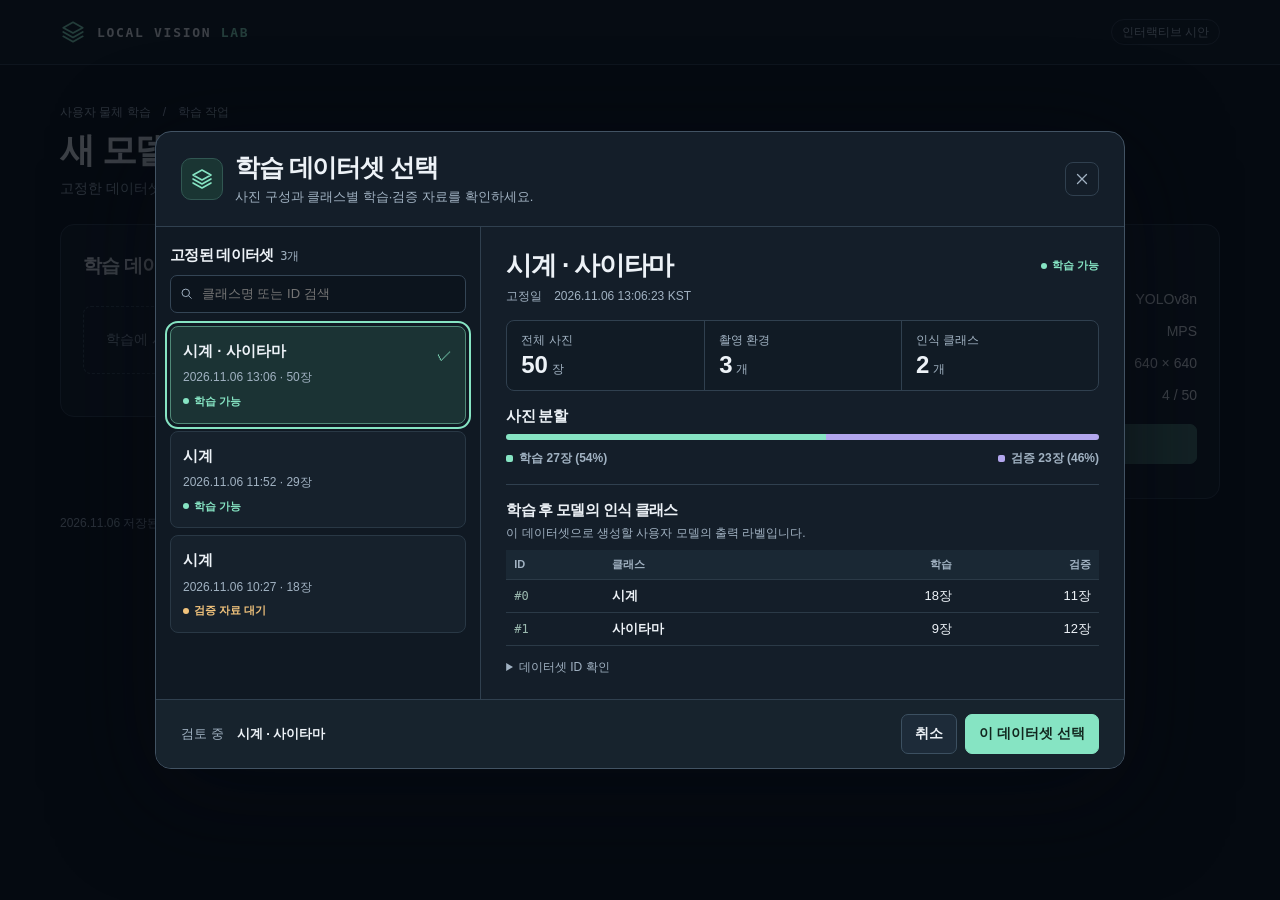
==== docs/dataset-picker-mockup/index.html @ 0bdc9e0c "feat: Add model management proposal and UI mockup - Introduced a new proposal document for model man" ====
<!doctype html>
<html lang="ko">
<head>
<meta charset="utf-8">
<meta name="viewport" content="width=device-width,initial-scale=1">
<meta name="color-scheme" content="dark">
<title>학습 데이터셋 선택 · Local Vision Lab</title>
<style>
:root {
  color-scheme:dark; --page:#0c121a; --panel:#141e29; --sub:#101923;
  --line:#30404f; --text:#edf2f7; --muted:#a1b2c2; --mint:#86e4c3;
  --violet:#b2a6ed; --amber:#f1c37c; --mono:ui-monospace,SFMono-Regular,Menlo,monospace;
  font:15px/1.55 -apple-system,BlinkMacSystemFont,"Apple SD Gothic Neo","Noto Sans KR",sans-serif;
  color:var(--text); background:var(--page);
}
* { box-sizing:border-box; }
body { margin:0; }
button,input { font:inherit; }
button { cursor:pointer; }
button:disabled { cursor:default; opacity:.45; }
button:focus-visible,input:focus-visible,summary:focus-visible { outline:2px solid var(--mint); outline-offset:3px; }
[hidden] { display:none!important; }
h1,h2,h3,h4,p,dl,dd { margin:0; }
h1,h2,h3,h4 { letter-spacing:-.045em; line-height:1.3; }
svg { display:block; width:18px; height:18px; }
.symbols { position:absolute; width:0; height:0; overflow:hidden; }
.shell { max-width:1160px; width:calc(100% - 64px); margin:auto; }
.mast { border-bottom:1px solid var(--line); background:#101922; }
.bar,.brand,.spread,.inline,.dialog-actions,.legend,.tag,.class-chip,.button,.fact-value { display:flex; align-items:center; }
.bar,.spread,.dialog-actions { justify-content:space-between; gap:14px; }
.bar { min-height:64px; }
.brand { gap:11px; font:650 13px var(--mono); letter-spacing:.13em; }
.brand svg { width:26px; height:26px; color:var(--mint); }
.brand em { font-style:normal; color:var(--mint); }
.demo { font-size:12px; color:var(--muted); border:1px solid var(--line); border-radius:20px; padding:3px 10px; }
main { padding:38px 0; }
.crumb { color:var(--muted); font-size:12px; }
main h1 { margin:5px 0 6px; font-size:35px; }
.lead,.muted,.caption { color:var(--muted); }
.lead { font-size:14px; }
.stage { display:grid; grid-template-columns:minmax(0,1.32fr) minmax(245px,.68fr); gap:16px; margin-top:24px; align-items:start; }
.card { background:var(--panel); border:1px solid var(--line); border-radius:14px; padding:22px; }
.card h2 { font-size:19px; }
.card h3 { font-size:15px; }
.button { justify-content:center; gap:8px; border:1px solid #3c5061; background:#1d2b39; color:var(--text); padding:8px 13px; border-radius:7px; font-size:14px; font-weight:600; }
.button:hover:not(:disabled) { filter:brightness(1.13); }
.primary { background:var(--mint); border-color:var(--mint); color:#12271f; }
.empty { margin:20px 0; padding:22px; border:1px dashed #3a4d5b; border-radius:8px; color:var(--muted); font-size:14px; }
.selection { padding:20px 0 16px; border-bottom:1px solid var(--line); margin-bottom:16px; }
.selection h3 { font-size:24px; margin-bottom:4px; }
.caption,.muted { font-size:13px; }
.chips { display:flex; flex-wrap:wrap; gap:7px; margin:9px 0; }
.class-chip { gap:7px; color:var(--text); background:#202e38; border:1px solid #364955; padding:4px 9px; border-radius:6px; font-size:14px; }
.class-chip b,.class-id { font:500 12px var(--mono); color:#9bb9af; }
.settings { display:grid; grid-template-columns:1fr auto; gap:10px; font-size:14px; margin:18px 0; }
.settings dt { color:var(--muted); }
.settings dd { text-align:right; }
.wide { width:100%; }
.alert { margin-top:12px; border-left:3px solid var(--amber); padding:6px 10px; color:var(--amber); font-size:13px; background:#352d2180; }
.notice { color:var(--mint); font-size:13px; margin-top:12px; }
.preview-note { color:var(--muted); font-size:12px; margin:15px 0; }
dialog {
  width:min(970px,calc(100% - 36px)); max-width:none; max-height:min(800px,calc(100dvh - 36px)); padding:0;
  border-radius:16px; border:1px solid #425363; color:var(--text); background:var(--panel);
  box-shadow:0 25px 100px #050910a8; overflow:hidden;
}
dialog[open] { display:flex; flex-direction:column; }
dialog::backdrop { background:rgba(4,9,15,.76); }
body:has(dialog[open]) { overflow:hidden; }
.dialog-head,.dialog-foot { flex:none; padding:19px 25px; }
.dialog-head { border-bottom:1px solid var(--line); }
.inline { gap:12px; }
.icon-tile { background:#1a3533; color:var(--mint); border:1px solid #315752; border-radius:10px; display:grid; place-items:center; width:42px; height:42px; flex:none; }
.icon-tile svg { width:24px; height:24px; }
.dialog-head h2 { font-size:25px; }
.dialog-head .caption { margin-top:3px; }
.icon-button { width:34px; height:34px; display:grid; place-items:center; background:transparent; border:1px solid var(--line); color:var(--muted); border-radius:8px; flex:none; }
.dialog-body { min-height:0; overflow:auto; display:grid; grid-template-columns:minmax(218px,.86fr) minmax(0,1.7fr); }
.library { padding:18px 14px; background:var(--sub); border-right:1px solid var(--line); }
.library h3,.detail h4 { font-size:15px; }
.count { font:500 12px var(--mono); color:var(--muted); padding-left:3px; }
.search { margin:10px 0 13px; display:flex; gap:8px; align-items:center; background:#0c141d; border:1px solid #344555; border-radius:7px; padding:6px 9px; color:var(--muted); }
.search svg { width:15px; }
.search:focus-within { border-color:var(--mint); }
.search input { min-width:0; width:100%; border:0; color:var(--text); background:transparent; font-size:13px; padding:2px 0; }
.search input:focus-visible { outline:none; }
#list { display:grid; gap:7px; }
.item { width:100%; display:block; text-align:left; padding:12px; background:#16212c; border:1px solid #293845; border-radius:8px; color:var(--text); }
.item:hover { background:#1d2c37; }
.item[aria-current=true] { background:#1b3334; border-color:#508978; }
.item strong { font-size:15px; }
.item small { display:block; color:var(--muted); font-size:12px; margin-top:6px; }
.check { color:var(--mint); flex:none; width:16px; height:16px; }
.tag { display:inline-flex; width:max-content; align-self:center; gap:5px; color:var(--mint); font-size:11px; font-weight:650; white-space:nowrap; }
.tag::before { content:""; width:6px; height:6px; border-radius:50%; background:currentColor; }
.tag.wait { color:var(--amber); }
.item .tag { margin-top:6px; }
.detail { padding:22px 25px; min-width:0; }
.detail h3 { font-size:26px; }
.detail .stamp { margin:4px 0 15px; color:var(--muted); font-size:12px; }
.metric-grid { display:grid; grid-template-columns:1fr 1fr 1fr; border:1px solid var(--line); border-radius:8px; background:#111b25; }
.metric { padding:10px 14px; }
.metric + .metric { border-left:1px solid var(--line); }
.metric dt { font-size:12px; color:var(--muted); }
.fact-value { align-items:baseline; gap:4px; }
.fact-value b { font-size:24px; font-variant-numeric:tabular-nums; line-height:1.25; }
.fact-value span { color:var(--muted); font-size:12px; }
.split { padding:15px 0 16px; border-bottom:1px solid var(--line); }
.split-bar { display:flex; height:6px; border-radius:6px; overflow:hidden; background:#283643; margin:9px 0; }
.seg-train { background:var(--mint); }
.seg-val { background:var(--violet); }
.legend { justify-content:space-between; flex-wrap:wrap; gap:3px 10px; font-size:12px; color:var(--muted); }
.legend span { display:inline-flex; gap:6px; align-items:center; }
.dot { width:7px; height:7px; border-radius:2px; background:var(--mint); }
.dot.val { background:var(--violet); }
.class-section { margin-top:15px; }
.class-section .caption { margin:4px 0 8px; font-size:12px; }
table { border-collapse:collapse; width:100%; font-size:13px; font-variant-numeric:tabular-nums; }
th,td { text-align:left; padding:6px 8px; border-bottom:1px solid #2b3a47; }
thead { background:#1a2834; color:var(--muted); font-size:11px; }
th:nth-last-child(-n+2),td:nth-last-child(-n+2) { text-align:right; }
.id-text { font:11px/1.5 var(--mono); color:var(--muted); overflow-wrap:anywhere; }
details { margin-top:12px; font-size:12px; color:var(--muted); }
summary { cursor:pointer; width:max-content; }
details p { margin:4px 0 0; }
.dialog-foot { border-top:1px solid var(--line); background:#17232d; padding-block:14px; }
.dialog-foot .caption strong { color:var(--text); font-weight:600; overflow-wrap:anywhere; }
.dialog-actions { gap:8px; flex:none; }
.no-results { padding:18px 0; color:var(--muted); font-size:13px; }
@media(max-width:700px){
  .shell { width:calc(100% - 30px); } .stage { grid-template-columns:1fr; }
  .dialog-body { display:block; } .library { border-right:0; border-bottom:1px solid var(--line); padding:12px 16px; }
  #list { display:flex; overflow-x:auto; padding:3px; } .item { min-width:164px; width:164px; flex:none; }
  .dialog-head,.dialog-foot,.detail { padding:14px 16px; } .dialog-head h2 { font-size:21px; }
  .search { margin:6px 0; } .detail h3 { font-size:23px; } .dialog-head .caption { font-size:12px; }
  .dialog-foot .caption { font-size:12px; } .dialog-foot .button { font-size:13px; padding:7px 9px; }
  .metric { padding:8px; } .fact-value b { font-size:20px; }
}
@media(max-width:440px){
  .dialog-foot { flex-wrap:wrap; } .dialog-actions { margin-left:auto; } dialog { width:calc(100% - 16px); max-height:calc(100dvh - 16px); }
  .brand { font-size:12px; } .demo { font-size:10px; } .icon-tile { display:none; }
}
</style>
</head>
<body>
<svg class="symbols" aria-hidden="true" xmlns="http://www.w3.org/2000/svg"><defs>
  <symbol id="layers" viewBox="0 0 24 24"><g fill="none" stroke="currentColor" stroke-width="1.6" stroke-linejoin="round" stroke-linecap="round"><path d="m12 3 9 5-9 5-9-5zM3 12l9 5 9-5M3 16l9 5 9-5"/></g></symbol>
  <symbol id="search-icon" viewBox="0 0 24 24"><g fill="none" stroke="currentColor" stroke-width="1.7"><circle cx="10" cy="10" r="6.5"/><path d="m15 15 5 5"/></g></symbol>
  <symbol id="cross" viewBox="0 0 24 24"><path fill="none" stroke="currentColor" stroke-width="1.7" stroke-linecap="round" d="m6 6 12 12M18 6 6 18"/></symbol>
</defs></svg>
<header class="mast"><div class="bar shell"><div class="brand"><svg aria-hidden="true"><use href="#layers"/></svg><span>LOCAL VISION <em>LAB</em></span></div><span class="demo">인터랙티브 시안</span></div></header>
<main class="shell">
  <p class="crumb">사용자 물체 학습　/　학습 작업</p>
  <h1>새 모델 학습</h1><p class="lead">고정한 데이터셋과 인식할 클래스를 확인한 뒤 학습을 준비하세요.</p>
  <div class="stage">
    <section class="card"><div class="spread"><h2>학습 데이터셋</h2><button class="button" id="open-picker" aria-haspopup="dialog">데이터셋 선택</button></div>
      <div id="empty" class="empty">학습에 사용할 데이터셋을 선택하세요.</div>
      <div id="committed" hidden><div class="selection"><h3 id="chosen-title"></h3><p class="caption" id="chosen-meta"></p></div>
        <h3>학습 후 모델의 인식 클래스 <span class="count" id="chosen-count"></span></h3>
        <div id="chosen-chips" class="chips"></div><p id="chosen-hint" class="caption"></p>
        <p id="chosen-warning" class="alert" hidden></p>
      </div>
    </section>
    <aside class="card"><h2>학습 설정</h2><dl class="settings"><dt>초기 가중치</dt><dd>YOLOv8n</dd><dt>학습 장치</dt><dd>MPS</dd><dt>입력 크기</dt><dd>640 × 640</dd><dt>Batch / 최대 epochs</dt><dd>4 / 50</dd></dl>
      <button id="preview-training" class="button primary wide" disabled>학습 시작 미리보기</button>
      <p id="preview-notice" class="notice" role="status"></p>
    </aside>
  </div>
  <p class="preview-note">2026.11.06 저장된 스냅샷 3개의 메타데이터를 사용한 시안입니다. 선택은 이 페이지에만 반영됩니다.</p>
</main>
<dialog id="picker" aria-labelledby="picker-title" aria-describedby="picker-copy">
  <div class="spread dialog-head"><div class="inline"><div class="icon-tile"><svg aria-hidden="true"><use href="#layers"/></svg></div><div><h2 id="picker-title">학습 데이터셋 선택</h2><p class="caption" id="picker-copy">사진 구성과 클래스별 학습·검증 자료를 확인하세요.</p></div></div><button class="icon-button" id="close-picker" aria-label="닫기"><svg aria-hidden="true"><use href="#cross"/></svg></button></div>
  <div class="dialog-body">
    <aside class="library"><h3>고정된 데이터셋 <span id="library-count" class="count"></span></h3>
      <label class="search"><svg aria-hidden="true"><use href="#search-icon"/></svg><input id="filter" type="search" aria-label="클래스명 또는 데이터셋 ID 검색" placeholder="클래스명 또는 ID 검색"></label>
      <nav id="list" aria-label="데이터셋 목록"></nav><p id="no-match" class="no-results" hidden>일치하는 데이터셋이 없습니다.</p></aside>
    <section id="detail" class="detail" aria-label="검토 중인 데이터셋">
      <div class="spread"><h3 id="detail-name"></h3><span id="detail-state" class="tag"></span></div><p id="stamp" class="stamp"></p>
      <dl class="metric-grid"><div class="metric"><dt>전체 사진</dt><dd class="fact-value"><b id="total"></b><span>장</span></dd></div><div class="metric"><dt>촬영 환경</dt><dd class="fact-value"><b id="groups"></b><span>개</span></dd></div><div class="metric"><dt>인식 클래스</dt><dd class="fact-value"><b id="labels"></b><span>개</span></dd></div></dl>
      <section class="split"><h4>사진 분할</h4><div class="split-bar" aria-hidden="true"><div id="train-bar" class="seg-train"></div><div id="val-bar" class="seg-val"></div></div>
        <div class="legend"><span><i class="dot"></i><b id="train-text"></b></span><span><i class="dot val"></i><b id="val-text"></b></span></div></section>
      <section class="class-section"><h4>학습 후 모델의 인식 클래스</h4><p class="caption">이 데이터셋으로 생성할 사용자 모델의 출력 라벨입니다.</p>
        <table aria-label="클래스별 사진 수"><thead><tr><th scope="col">ID</th><th scope="col">클래스</th><th scope="col">학습</th><th scope="col">검증</th></tr></thead><tbody id="class-rows"></tbody></table></section>
      <p id="detail-warning" class="alert" hidden></p>
      <details id="ids"><summary>데이터셋 ID 확인</summary><p id="full-id" class="id-text"></p></details>
    </section>
    <p id="empty-detail" class="detail muted" hidden>검색어를 바꾸면 데이터셋 상세 정보를 볼 수 있습니다.</p>
  </div>
  <div class="spread dialog-foot"><p id="candidate" class="caption" aria-live="polite"></p><div class="dialog-actions"><button class="button" id="cancel">취소</button><button class="button primary" id="confirm">이 데이터셋 선택</button></div></div>
</dialog>
<script>
// Representative immutable snapshots, copied without photos or file paths.
// Library titles are generated from the frozen label map, as datasets have no display name.
const datasets = [
  { id:"dataset-f8ba98dc46394729a327d0d624af90f2", date:"2026.11.06", time:"13:06:23", groups:3, status:"ready",
    classes:[{id:0,name:"시계",train:18,val:11},{id:1,name:"사이타마",train:9,val:12}] },
  { id:"dataset-374b4ab45a2147e7b52fe8fc23539205", date:"2026.11.06", time:"11:52:43", groups:2, status:"ready",
    classes:[{id:0,name:"시계",train:18,val:11}] },
  { id:"dataset-cb6641c809f14a9097997078a74bc1da", date:"2026.11.06", time:"10:27:07", groups:1, status:"awaiting_validation",
    classes:[{id:0,name:"시계",train:18,val:0}] }
];
const control = id => document.getElementById(id);
const dialog = control("picker");
const sum = (dataset, split) => dataset.classes.reduce((n,c) => n+c[split], 0);
const title = dataset => dataset.classes.map(c => c.name).join(" · ");
const eligible = dataset => dataset.status === "ready" && sum(dataset,"train")>0 && sum(dataset,"val")>0;
const label = dataset => eligible(dataset) ? "학습 가능" : "검증 자료 대기";
const warning = "검증 사진이 0장입니다. 같은 클래스를 다른 촬영 환경에서 추가 촬영·승인한 뒤 새 데이터셋을 고정하세요.";
let selected = null;
let candidate = null;

function element(tag, text, className) {
  const node = document.createElement(tag);
  if (text !== undefined) node.textContent = text;
  if (className) node.className = className;
  return node;
}
function matches() {
  const q = control("filter").value.trim().toLowerCase();
  return datasets.filter(d => (d.id+" "+title(d)).toLowerCase().includes(q));
}
function renderPicker() {
  const matchesNow = matches();
  if (!matchesNow.includes(candidate)) candidate = matchesNow[0] || null;
  control("library-count").textContent = matchesNow.length+"개";
  const list = control("list");
  list.replaceChildren();
  for (const dataset of matchesNow) {
    const item = element("button",undefined,"item");
    item.type = "button";
    item.setAttribute("aria-current", String(candidate === dataset));
    const heading = element("span",undefined,"spread");
    heading.append(element("strong",title(dataset)));
    if (candidate === dataset) {
      const check = element("span","✓","check");
      check.setAttribute("aria-hidden","true");
      heading.append(check);
    }
    const total = sum(dataset,"train")+sum(dataset,"val");
    const info = dataset.date+" "+dataset.time.slice(0,5)+" · "+total+"장";
    item.append(heading,element("small",info),element("span",label(dataset),"tag"+(eligible(dataset)?"":" wait")));
    item.onclick = () => {
      candidate = dataset;
      control("ids").open = false;
      renderPicker();
      list.querySelector('[aria-current="true"]').focus({preventScroll:true});
    };
    list.append(item);
  }
  control("detail").hidden = !candidate;
  control("empty-detail").hidden = Boolean(candidate);
  control("no-match").hidden = Boolean(candidate);
  control("confirm").disabled = !candidate;
  control("candidate").replaceChildren();
  if (!candidate) return;
  control("candidate").append("검토 중　",element("strong",title(candidate)));
  const train = sum(candidate,"train"), val = sum(candidate,"val"), total = train+val;
  const trainPercent = Math.round(100*train/total), valPercent = 100-trainPercent;
  control("detail-name").textContent = title(candidate);
  control("detail-state").textContent = label(candidate);
  control("detail-state").classList.toggle("wait", !eligible(candidate));
  control("stamp").textContent = "고정일　"+candidate.date+" "+candidate.time+" KST";
  control("total").textContent = total;
  control("groups").textContent = candidate.groups;
  control("labels").textContent = candidate.classes.length;
  control("train-text").textContent = "학습 "+train+"장 ("+trainPercent+"%)";
  control("val-text").textContent = "검증 "+val+"장 ("+valPercent+"%)";
  control("train-bar").style.width = trainPercent+"%";
  control("val-bar").style.width = valPercent+"%";
  control("class-rows").replaceChildren(...candidate.classes.map(c => {
    const row = element("tr");
    row.append(element("td","#"+c.id,"class-id"),element("th",c.name),element("td",c.train+"장"),element("td",c.val+"장"));
    row.children[1].scope = "row";
    return row;
  }));
  control("detail-warning").hidden = eligible(candidate);
  control("detail-warning").textContent = warning;
  control("full-id").textContent = candidate.id;
}
function renderSelection() {
  control("chosen-title").textContent = title(selected);
  control("chosen-meta").textContent = selected.date+" "+selected.time+" KST　·　학습 "+sum(selected,"train")+"장 / 검증 "+sum(selected,"val")+"장　·　"+label(selected);
  control("chosen-count").textContent = selected.classes.length+"개";
  control("chosen-chips").replaceChildren(...selected.classes.map(c => {
    const chip = element("span",undefined,"class-chip");
    chip.append(element("b","#"+c.id),document.createTextNode(c.name));
    return chip;
  }));
  control("chosen-hint").textContent = "선택한 데이터셋의 클래스 ID와 이름을 사용합니다.";
  control("chosen-warning").textContent = warning;
  control("chosen-warning").hidden = eligible(selected);
  control("empty").hidden = true;
  control("committed").hidden = false;
  control("open-picker").textContent = "데이터셋 변경";
  control("preview-training").disabled = !eligible(selected);
  control("preview-notice").textContent = "";
}
function openPicker() {
  candidate = selected || datasets[0];
  control("filter").value = "";
  control("ids").open = false;
  renderPicker();
  dialog.showModal();
  control("list").querySelector('[aria-current="true"]').focus({preventScroll:true});
}
control("open-picker").onclick = openPicker;
control("filter").oninput = renderPicker;
control("confirm").onclick = () => {
  if (!candidate) return;
  selected = candidate;
  renderSelection();
  dialog.close();
};
control("close-picker").onclick = control("cancel").onclick = () => dialog.close();
dialog.addEventListener("close", () => control("open-picker").focus({preventScroll:true}));
control("preview-training").onclick = () => {
  if (selected && eligible(selected)) control("preview-notice").textContent = "미리보기 완료 · 인식 클래스 "+title(selected)+". 실제 학습은 실행하지 않습니다.";
};
openPicker();
</script>
</body></html>
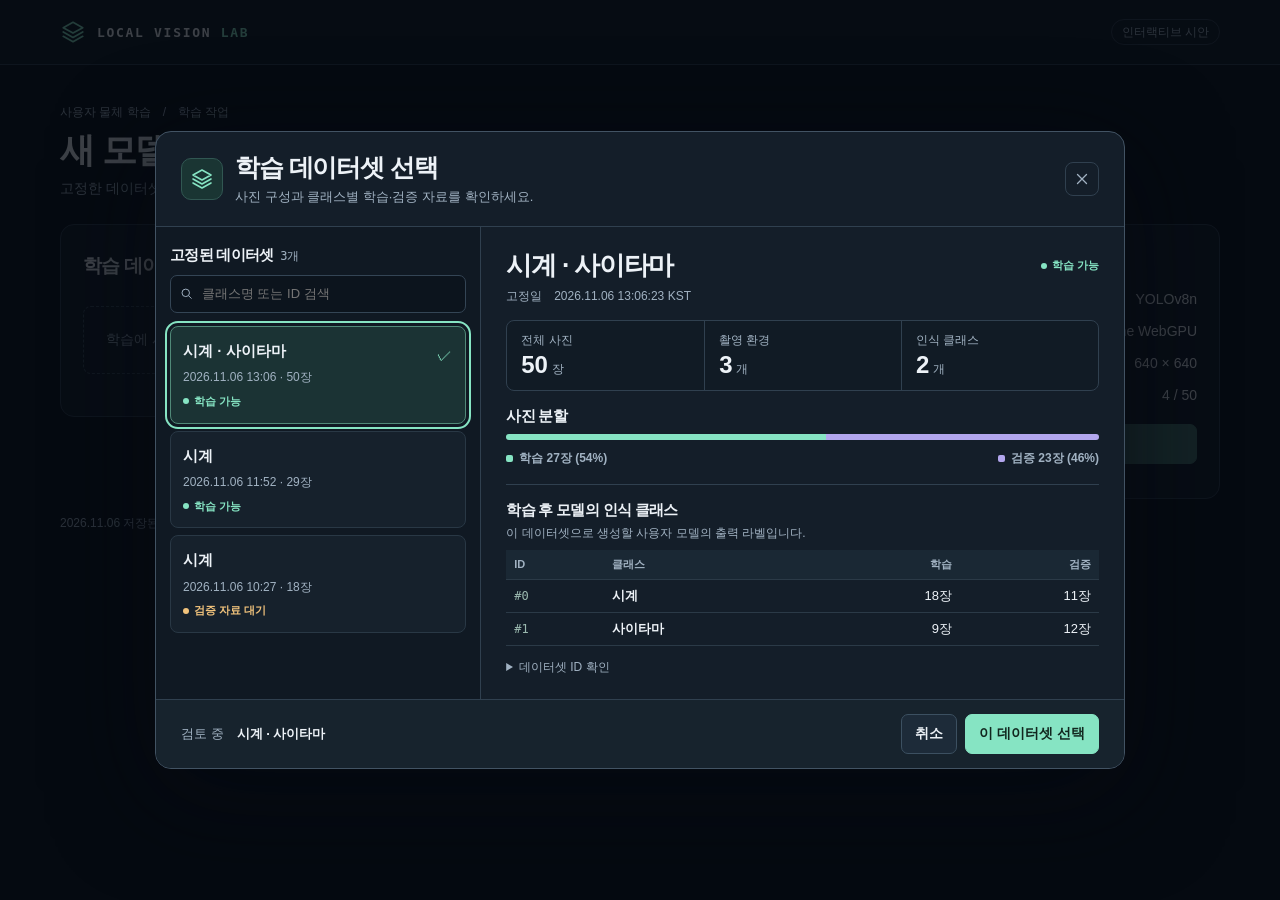
==== commit 6f7ccac7: "refactor: Refactor stack script and remove training_worker" ====
--- a/docs/dataset-picker-mockup/index.html
+++ b/docs/dataset-picker-mockup/index.html
@@ -161,7 +161,7 @@
         <p id="chosen-warning" class="alert" hidden></p>
       </div>
     </section>
-    <aside class="card"><h2>학습 설정</h2><dl class="settings"><dt>초기 가중치</dt><dd>YOLOv8n</dd><dt>학습 장치</dt><dd>MPS</dd><dt>입력 크기</dt><dd>640 × 640</dd><dt>Batch / 최대 epochs</dt><dd>4 / 50</dd></dl>
+    <aside class="card"><h2>학습 설정</h2><dl class="settings"><dt>초기 가중치</dt><dd>YOLOv8n</dd><dt>학습 장치</dt><dd>Chrome WebGPU</dd><dt>입력 크기</dt><dd>640 × 640</dd><dt>Batch / 최대 epochs</dt><dd>4 / 50</dd></dl>
       <button id="preview-training" class="button primary wide" disabled>학습 시작 미리보기</button>
       <p id="preview-notice" class="notice" role="status"></p>
     </aside>
